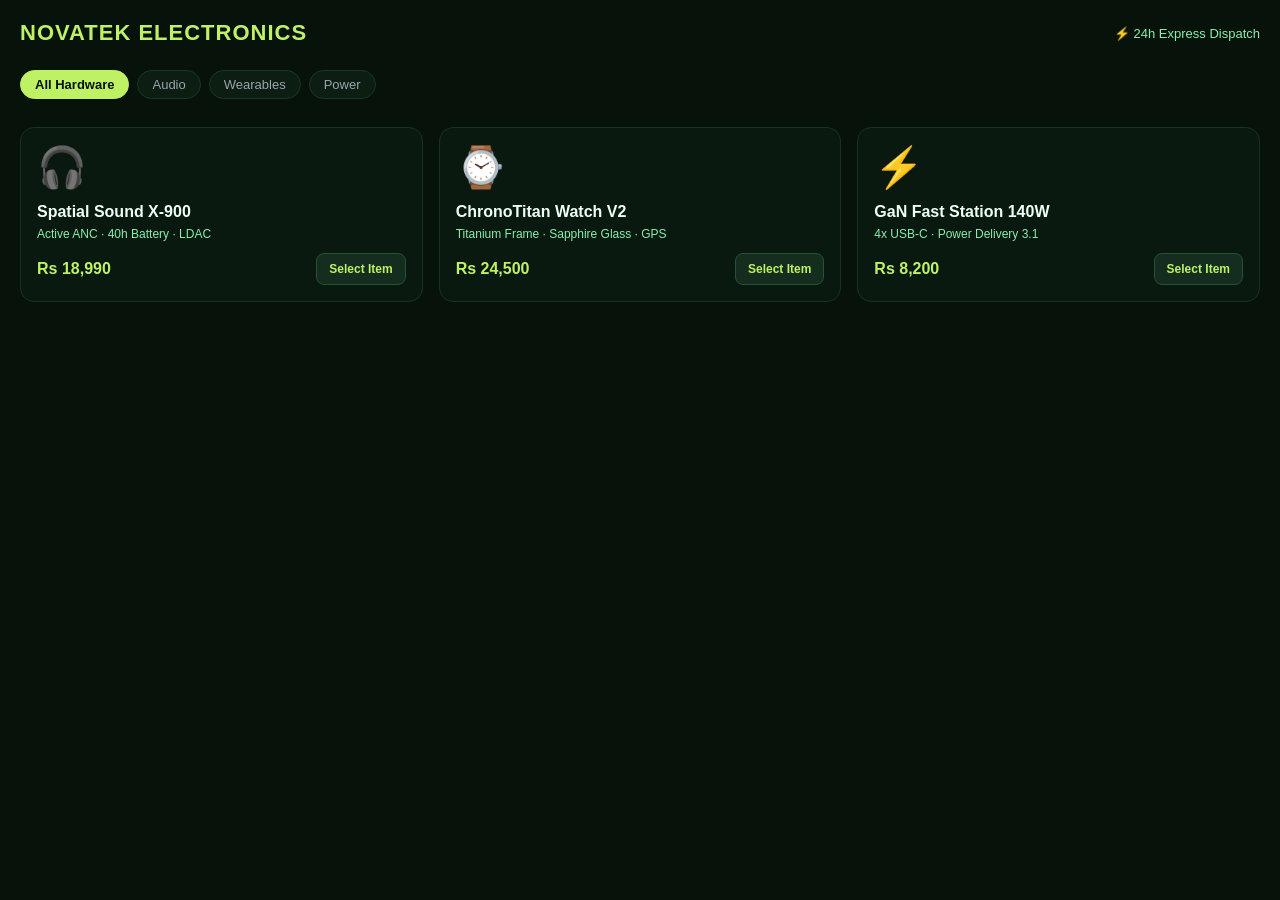
==== demos/novatek.html @ 06e53528 "feat: initialize project structure - Add React/Vite configuration with Tailwind CSS - Set up project" ====
<!DOCTYPE html>
<html lang="en">
<head>
  <meta charset="UTF-8">
  <meta name="viewport" content="width=device-width, initial-scale=1.0">
  <title>Novatek Tech Store - High-End Electronics</title>
  <style>
    * { margin:0; padding:0; box-sizing:border-box; font-family:-apple-system, BlinkMacSystemFont, "Segoe UI", Roboto, sans-serif; }
    body { background:#07120a; color:#f0fdf4; padding:20px; min-height:100vh; }
    header { display:flex; justify-content:space-between; align-items:center; margin-bottom:24px; }
    .brand { font-size:22px; font-weight:800; color:#bef264; letter-spacing:1px; }
    .nav-tabs { display:flex; gap:8px; overflow-x:auto; padding-bottom:8px; margin-bottom:20px; }
    .tab { padding:6px 14px; background:#0c1d12; border:1px solid #1a3824; border-radius:20px; color:#9ca3af; font-size:13px; cursor:pointer; }
    .tab.active { background:#bef264; color:#041007; font-weight:700; border-color:#bef264; }
    .grid { display:grid; grid-template-columns:repeat(auto-fit, minmax(200px, 1fr)); gap:16px; }
    .item { background:#0a1910; border:1px solid #163321; border-radius:14px; padding:16px; transition:0.2s; }
    .item:hover { border-color:#bef264; }
    .icon { font-size:40px; margin-bottom:12px; }
    .item h3 { font-size:16px; margin-bottom:6px; }
    .specs { font-size:12px; color:#86efac; margin-bottom:12px; }
    .row { display:flex; justify-content:space-between; align-items:center; }
    .price { font-size:16px; font-weight:800; color:#bef264; }
    .btn { background:#142d1e; border:1px solid #235235; color:#bef264; padding:8px 12px; border-radius:8px; font-size:12px; cursor:pointer; font-weight:600; }
    .btn:hover { background:#bef264; color:#061309; }
  </style>
</head>
<body>
  <header>
    <div class="brand">NOVATEK ELECTRONICS</div>
    <div style="font-size:13px; color:#86efac;">⚡ 24h Express Dispatch</div>
  </header>
  <div class="nav-tabs">
    <div class="tab active" onclick="filterItems('all', this)">All Hardware</div>
    <div class="tab" onclick="filterItems('audio', this)">Audio</div>
    <div class="tab" onclick="filterItems('wearable', this)">Wearables</div>
    <div class="tab" onclick="filterItems('power', this)">Power</div>
  </div>
  <div class="grid" id="grid">
    <div class="item" data-cat="audio">
      <div class="icon">🎧</div>
      <h3>Spatial Sound X-900</h3>
      <div class="specs">Active ANC · 40h Battery · LDAC</div>
      <div class="row">
        <span class="price">Rs 18,990</span>
        <button class="btn" onclick="alert('Added Spatial Sound X-900 to cart')">Select Item</button>
      </div>
    </div>
    <div class="item" data-cat="wearable">
      <div class="icon">⌚</div>
      <h3>ChronoTitan Watch V2</h3>
      <div class="specs">Titanium Frame · Sapphire Glass · GPS</div>
      <div class="row">
        <span class="price">Rs 24,500</span>
        <button class="btn" onclick="alert('Added ChronoTitan Watch V2 to cart')">Select Item</button>
      </div>
    </div>
    <div class="item" data-cat="power">
      <div class="icon">⚡</div>
      <h3>GaN Fast Station 140W</h3>
      <div class="specs">4x USB-C · Power Delivery 3.1</div>
      <div class="row">
        <span class="price">Rs 8,200</span>
        <button class="btn" onclick="alert('Added GaN Fast Station 140W to cart')">Select Item</button>
      </div>
    </div>
  </div>
  <script>
    function filterItems(cat, el) {
      document.querySelectorAll('.tab').forEach(t => t.classList.remove('active'));
      el.classList.add('active');
      document.querySelectorAll('.item').forEach(item => {
        if (cat === 'all' || item.dataset.cat === cat) {
          item.style.display = 'block';
        } else {
          item.style.display = 'none';
        }
      });
    }
  </script>
</body>
</html>
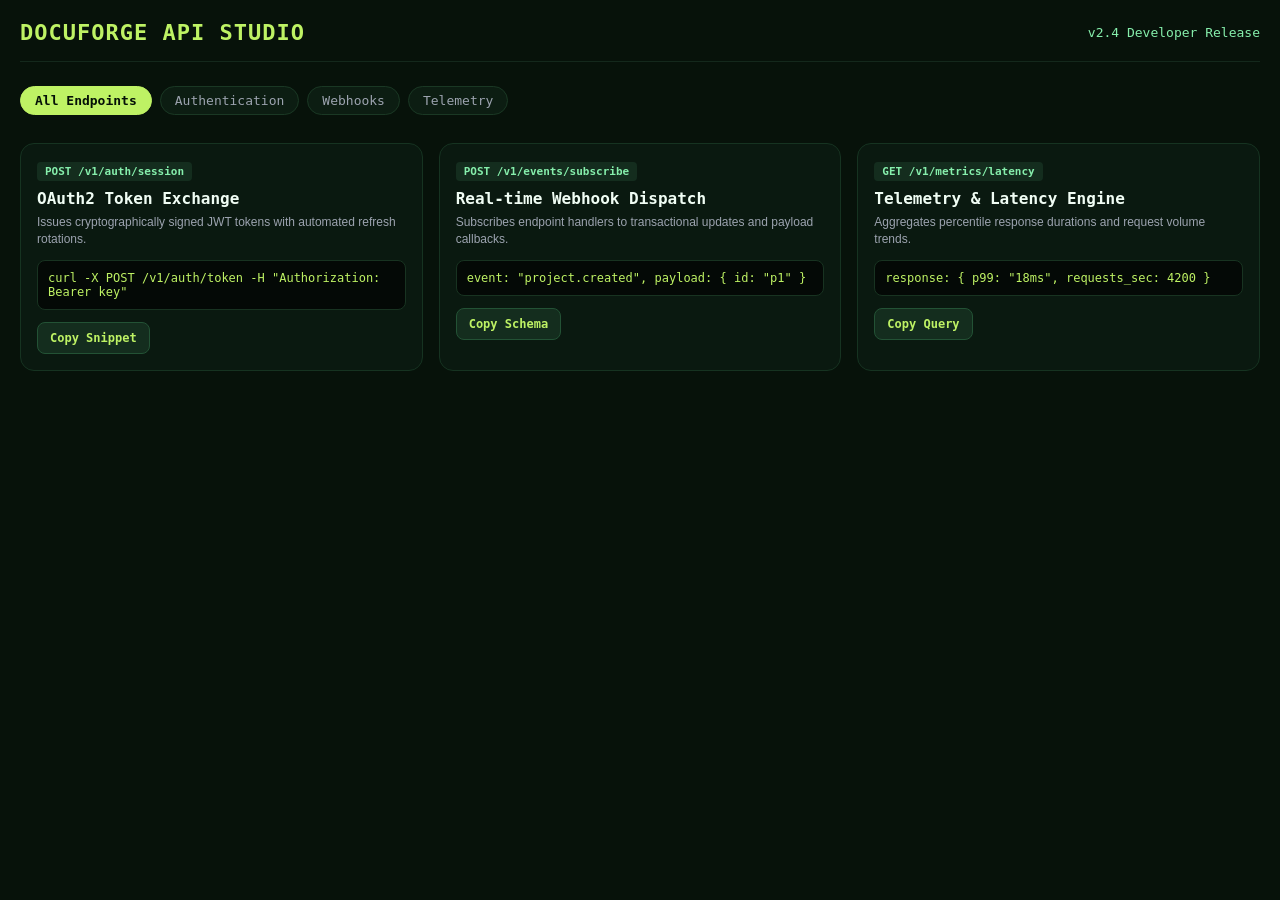
==== commit 17a52cc5: "feat(projects): update project portfolio and details Replaced Bazario with VELOCE typing test, updat" ====
--- a/demos/novatek.html
+++ b/demos/novatek.html
@@ -3,68 +3,76 @@
 <head>
   <meta charset="UTF-8">
   <meta name="viewport" content="width=device-width, initial-scale=1.0">
-  <title>Novatek Tech Store - High-End Electronics</title>
+  <title>DocuForge - Modern API Documentation</title>
   <style>
-    * { margin:0; padding:0; box-sizing:border-box; font-family:-apple-system, BlinkMacSystemFont, "Segoe UI", Roboto, sans-serif; }
+    * { margin:0; padding:0; box-sizing:border-box; font-family:-apple-system, BlinkMacSystemFont, "Segoe UI", Roboto, monospace; }
     body { background:#07120a; color:#f0fdf4; padding:20px; min-height:100vh; }
-    header { display:flex; justify-content:space-between; align-items:center; margin-bottom:24px; }
+    header { display:flex; justify-content:space-between; align-items:center; margin-bottom:24px; padding-bottom:16px; border-bottom:1px solid #14281c; }
     .brand { font-size:22px; font-weight:800; color:#bef264; letter-spacing:1px; }
     .nav-tabs { display:flex; gap:8px; overflow-x:auto; padding-bottom:8px; margin-bottom:20px; }
     .tab { padding:6px 14px; background:#0c1d12; border:1px solid #1a3824; border-radius:20px; color:#9ca3af; font-size:13px; cursor:pointer; }
     .tab.active { background:#bef264; color:#041007; font-weight:700; border-color:#bef264; }
-    .grid { display:grid; grid-template-columns:repeat(auto-fit, minmax(200px, 1fr)); gap:16px; }
+    .grid { display:grid; grid-template-columns:repeat(auto-fit, minmax(240px, 1fr)); gap:16px; }
     .item { background:#0a1910; border:1px solid #163321; border-radius:14px; padding:16px; transition:0.2s; }
     .item:hover { border-color:#bef264; }
-    .icon { font-size:40px; margin-bottom:12px; }
-    .item h3 { font-size:16px; margin-bottom:6px; }
-    .specs { font-size:12px; color:#86efac; margin-bottom:12px; }
+    .badge { font-size:11px; background:#142d1e; color:#86efac; padding:3px 8px; border-radius:4px; display:inline-block; margin-bottom:8px; font-weight:700; }
+    .item h3 { font-size:16px; margin-bottom:6px; color:#f0fdf4; }
+    .specs { font-size:12px; color:#9ca3af; margin-bottom:12px; font-family:sans-serif; line-height:1.4; }
+    .code-preview { background:#040906; border:1px solid #183321; border-radius:8px; padding:10px; font-size:12px; color:#bef264; overflow-x:auto; margin-bottom:12px; }
     .row { display:flex; justify-content:space-between; align-items:center; }
-    .price { font-size:16px; font-weight:800; color:#bef264; }
     .btn { background:#142d1e; border:1px solid #235235; color:#bef264; padding:8px 12px; border-radius:8px; font-size:12px; cursor:pointer; font-weight:600; }
     .btn:hover { background:#bef264; color:#061309; }
   </style>
 </head>
 <body>
   <header>
-    <div class="brand">NOVATEK ELECTRONICS</div>
-    <div style="font-size:13px; color:#86efac;">⚡ 24h Express Dispatch</div>
+    <div class="brand">DOCUFORGE API STUDIO</div>
+    <div style="font-size:13px; color:#86efac;">v2.4 Developer Release</div>
   </header>
   <div class="nav-tabs">
-    <div class="tab active" onclick="filterItems('all', this)">All Hardware</div>
-    <div class="tab" onclick="filterItems('audio', this)">Audio</div>
-    <div class="tab" onclick="filterItems('wearable', this)">Wearables</div>
-    <div class="tab" onclick="filterItems('power', this)">Power</div>
+    <div class="tab active" onclick="filterItems('all', this)">All Endpoints</div>
+    <div class="tab" onclick="filterItems('auth', this)">Authentication</div>
+    <div class="tab" onclick="filterItems('events', this)">Webhooks</div>
+    <div class="tab" onclick="filterItems('analytics', this)">Telemetry</div>
   </div>
   <div class="grid" id="grid">
-    <div class="item" data-cat="audio">
-      <div class="icon">🎧</div>
-      <h3>Spatial Sound X-900</h3>
-      <div class="specs">Active ANC · 40h Battery · LDAC</div>
+    <div class="item" data-cat="auth">
+      <span class="badge">POST /v1/auth/session</span>
+      <h3>OAuth2 Token Exchange</h3>
+      <div class="specs">Issues cryptographically signed JWT tokens with automated refresh rotations.</div>
+      <div class="code-preview">curl -X POST /v1/auth/token -H "Authorization: Bearer key"</div>
       <div class="row">
-        <span class="price">Rs 18,990</span>
-        <button class="btn" onclick="alert('Added Spatial Sound X-900 to cart')">Select Item</button>
+        <button class="btn" onclick="showFeedback('Copied curl snippet')">Copy Snippet</button>
       </div>
     </div>
-    <div class="item" data-cat="wearable">
-      <div class="icon">⌚</div>
-      <h3>ChronoTitan Watch V2</h3>
-      <div class="specs">Titanium Frame · Sapphire Glass · GPS</div>
+    <div class="item" data-cat="events">
+      <span class="badge">POST /v1/events/subscribe</span>
+      <h3>Real-time Webhook Dispatch</h3>
+      <div class="specs">Subscribes endpoint handlers to transactional updates and payload callbacks.</div>
+      <div class="code-preview">event: "project.created", payload: { id: "p1" }</div>
       <div class="row">
-        <span class="price">Rs 24,500</span>
-        <button class="btn" onclick="alert('Added ChronoTitan Watch V2 to cart')">Select Item</button>
+        <button class="btn" onclick="showFeedback('Copied event schema')">Copy Schema</button>
       </div>
     </div>
-    <div class="item" data-cat="power">
-      <div class="icon">⚡</div>
-      <h3>GaN Fast Station 140W</h3>
-      <div class="specs">4x USB-C · Power Delivery 3.1</div>
+    <div class="item" data-cat="analytics">
+      <span class="badge">GET /v1/metrics/latency</span>
+      <h3>Telemetry & Latency Engine</h3>
+      <div class="specs">Aggregates percentile response durations and request volume trends.</div>
+      <div class="code-preview">response: { p99: "18ms", requests_sec: 4200 }</div>
       <div class="row">
-        <span class="price">Rs 8,200</span>
-        <button class="btn" onclick="alert('Added GaN Fast Station 140W to cart')">Select Item</button>
+        <button class="btn" onclick="showFeedback('Copied metrics query')">Copy Query</button>
       </div>
     </div>
   </div>
+  <div id="feedbackToast" style="display:none; position:fixed; bottom:20px; left:50%; transform:translateX(-50%); background:#bef264; color:#041007; font-weight:700; font-size:12px; padding:8px 16px; border-radius:20px; box-shadow:0 4px 12px rgba(0,0,0,0.5);"></div>
   <script>
+    function showFeedback(text) {
+      const fb = document.getElementById('feedbackToast');
+      if (!fb) return;
+      fb.textContent = text;
+      fb.style.display = 'block';
+      setTimeout(() => { fb.style.display = 'none'; }, 2000);
+    }
     function filterItems(cat, el) {
       document.querySelectorAll('.tab').forEach(t => t.classList.remove('active'));
       el.classList.add('active');
